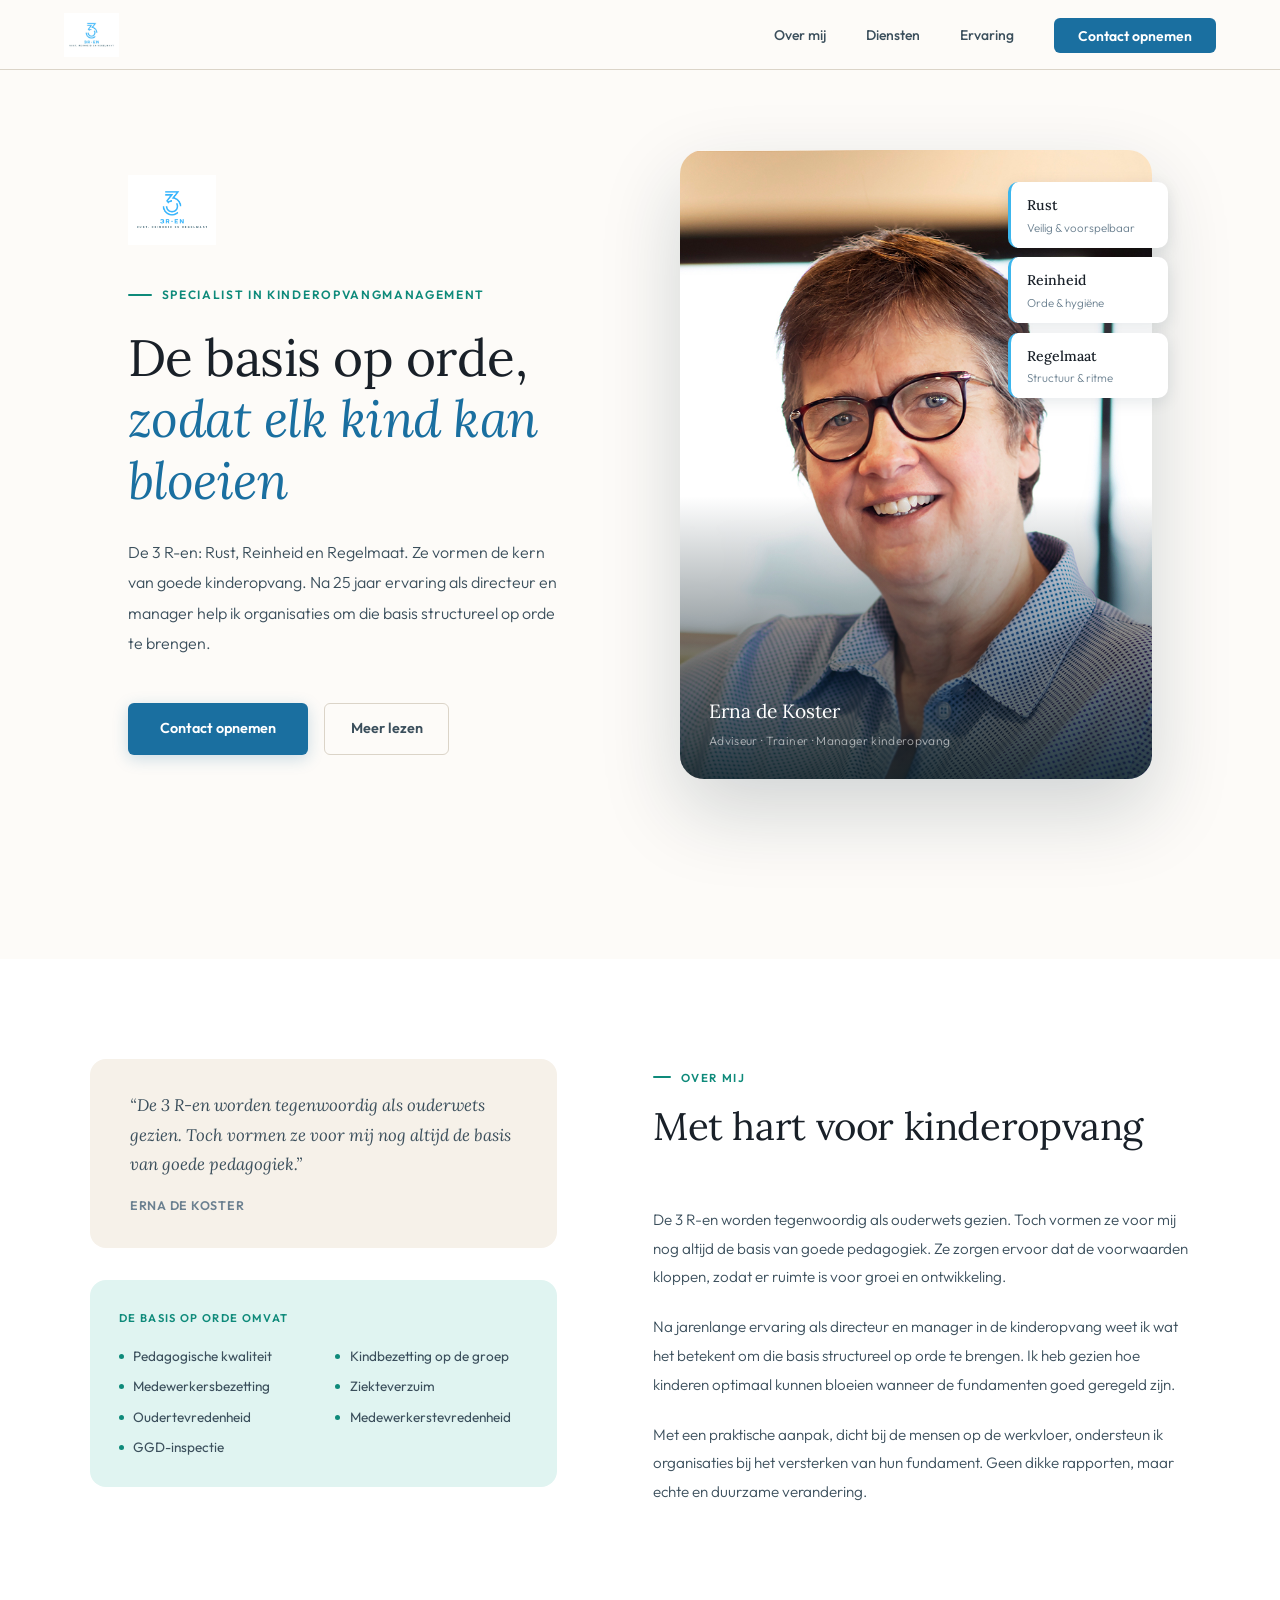
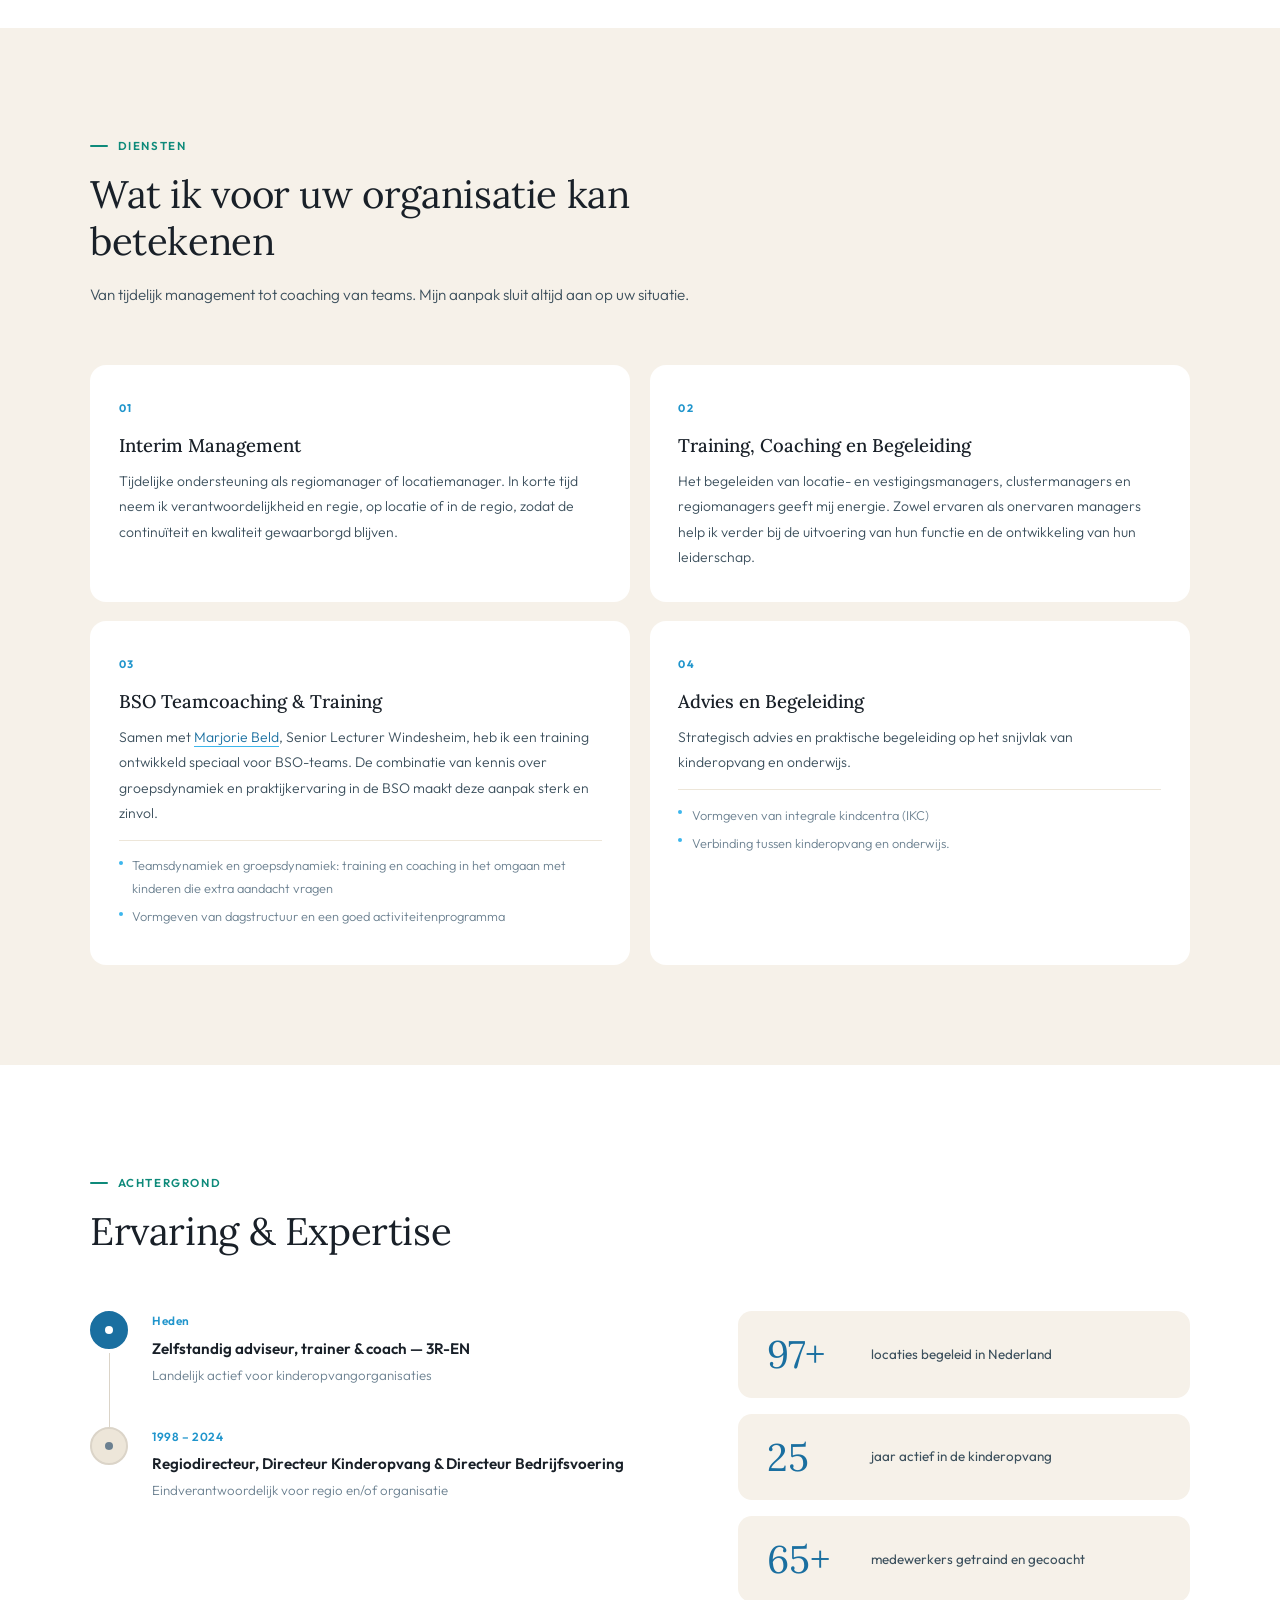
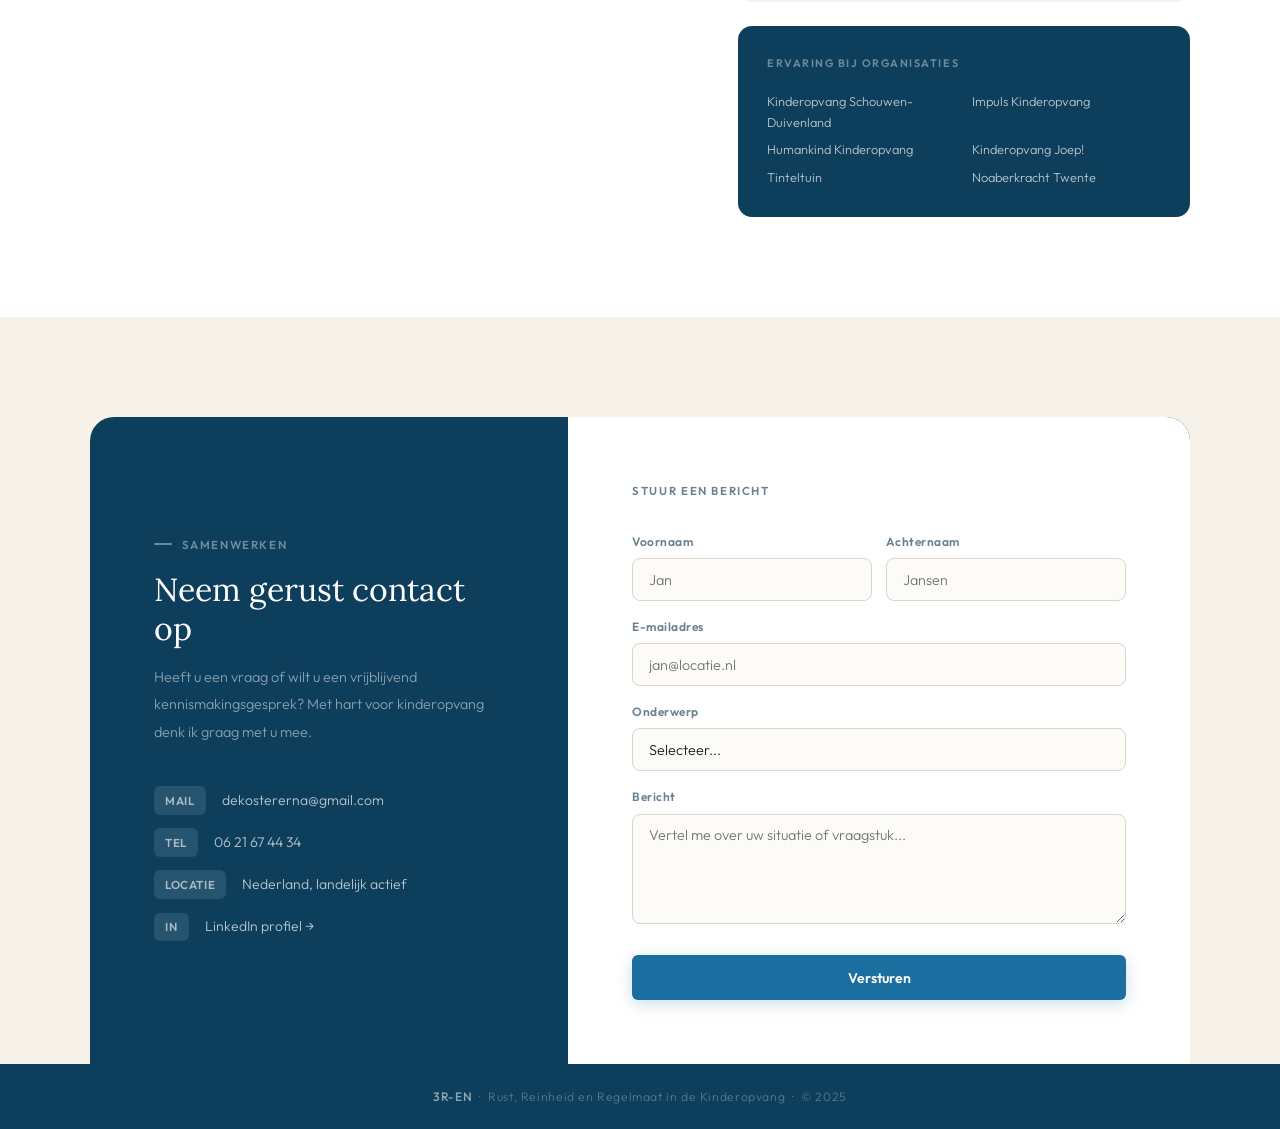
==== index (1).html @ 484e48da "Add files via upload" ====
<!DOCTYPE html>
<html lang="nl">
<head>
  <meta charset="UTF-8" />
  <meta name="viewport" content="width=device-width, initial-scale=1.0" />
  <title>3R-EN | Rust, Reinheid en Regelmaat in de Kinderopvang</title>
  <link rel="preconnect" href="https://fonts.googleapis.com" />
  <link rel="preconnect" href="https://fonts.gstatic.com" crossorigin />
  <link href="https://fonts.googleapis.com/css2?family=Lora:ital,wght@0,400;0,500;1,400;1,500&family=Outfit:wght@300;400;500;600&display=swap" rel="stylesheet" />
  <link rel="stylesheet" href="css/style.css" />
</head>
<body>

<nav>
  <div class="nav-logo"><img src="images/logo.jpeg" alt="3R-EN" /></div>
  <ul class="nav-links">
    <li><a href="#over-mij">Over mij</a></li>
    <li><a href="#diensten">Diensten</a></li>
    <li><a href="#ervaring">Ervaring</a></li>
    <li><a href="#contact" class="nav-cta">Contact opnemen</a></li>
  </ul>
</nav>

<section class="hero" id="home">
  <div class="hero-inner">
    <div class="hero-text">
      <div class="hero-logo">
        <img src="images/logo-nav.jpeg" alt="3R-EN logo" />
      </div>
      <div class="hero-eyebrow">Specialist in kinderopvangmanagement</div>
      <h1>De basis op orde,<br><em>zodat elk kind kan bloeien</em></h1>
      <p class="hero-lead">De 3 R-en: Rust, Reinheid en Regelmaat. Ze vormen de kern van goede kinderopvang. Na 25 jaar ervaring als directeur en manager help ik organisaties om die basis structureel op orde te brengen.</p>
      <div class="hero-actions">
        <a href="#contact" class="btn btn-primary">Contact opnemen</a>
        <a href="#over-mij" class="btn btn-ghost">Meer lezen</a>
      </div>
    </div>
    <div class="hero-photo-wrap">
      <div class="hero-photo-card">
        <img src="images/foto-erna.jpeg" alt="Erna de Koster" />
        <div class="hero-photo-badge">
          <div class="hero-photo-name">Erna de Koster</div>
          <div class="hero-photo-role">Adviseur &middot; Trainer &middot; Manager kinderopvang</div>
        </div>
      </div>
      <div class="hero-pillars">
        <div class="pillar-chip">
          <div class="pillar-chip-name">Rust</div>
          <div class="pillar-chip-desc">Veilig &amp; voorspelbaar</div>
        </div>
        <div class="pillar-chip">
          <div class="pillar-chip-name">Reinheid</div>
          <div class="pillar-chip-desc">Orde &amp; hygi&euml;ne</div>
        </div>
        <div class="pillar-chip">
          <div class="pillar-chip-name">Regelmaat</div>
          <div class="pillar-chip-desc">Structuur &amp; ritme</div>
        </div>
      </div>
    </div>
  </div>
</section>

<section class="about" id="over-mij">
  <div class="container">
    <div class="about-grid">
      <div class="about-left fade">
        <div class="quote-block">
          <div class="quote-text">&ldquo;De 3 R-en worden tegenwoordig als ouderwets gezien. Toch vormen ze voor mij nog altijd de basis van goede pedagogiek.&rdquo;</div>
          <div class="quote-attr">Erna de Koster</div>
        </div>
        <div class="basis-block">
          <div class="basis-label">De basis op orde omvat</div>
          <ul class="basis-list">
            <li>Pedagogische kwaliteit</li>
            <li>Kindbezetting op de groep</li>
            <li>Medewerkersbezetting</li>
            <li>Ziekteverzuim</li>
            <li>Oudertevredenheid</li>
            <li>Medewerkerstevredenheid</li>
            <li>GGD-inspectie</li>
          </ul>
        </div>
      </div>
      <div class="about-content fade d1">
        <div class="kicker">Over mij</div>
        <h2 class="section-title">Met hart voor kinderopvang</h2>
        <p>De 3 R-en worden tegenwoordig als ouderwets gezien. Toch vormen ze voor mij nog altijd de basis van goede pedagogiek. Ze zorgen ervoor dat de voorwaarden kloppen, zodat er ruimte is voor groei en ontwikkeling.</p>
        <p>Na jarenlange ervaring als directeur en manager in de kinderopvang weet ik wat het betekent om die basis structureel op orde te brengen. Ik heb gezien hoe kinderen optimaal kunnen bloeien wanneer de fundamenten goed geregeld zijn.</p>
        <p>Met een praktische aanpak, dicht bij de mensen op de werkvloer, ondersteun ik organisaties bij het versterken van hun fundament. Geen dikke rapporten, maar echte en duurzame verandering.</p>
      </div>
    </div>
  </div>
</section>

<section class="services" id="diensten">
  <div class="container">
    <div class="services-header fade">
      <div class="kicker">Diensten</div>
      <h2 class="section-title" style="margin-bottom:0.5rem">Wat ik voor uw organisatie kan betekenen</h2>
      <p style="font-size:0.95rem;color:var(--ink-mid);font-weight:300;line-height:1.85;margin-top:1rem">Van tijdelijk management tot coaching van teams. Mijn aanpak sluit altijd aan op uw situatie.</p>
    </div>
    <div class="diensten-grid">
      <div class="dienst fade">
        <div class="dienst-num">01</div>
        <div class="dienst-title">Interim Management</div>
        <div class="dienst-body">Tijdelijke ondersteuning als regiomanager of locatiemanager. In korte tijd neem ik verantwoordelijkheid en regie, op locatie of in de regio, zodat de continuïteit en kwaliteit gewaarborgd blijven.</div>
      </div>
      <div class="dienst fade d1">
        <div class="dienst-num">02</div>
        <div class="dienst-title">Training, Coaching en Begeleiding</div>
        <div class="dienst-body">Het begeleiden van locatie- en vestigingsmanagers, clustermanagers en regiomanagers geeft mij energie. Zowel ervaren als onervaren managers help ik verder bij de uitvoering van hun functie en de ontwikkeling van hun leiderschap.</div>
      </div>
      <div class="dienst fade d1">
        <div class="dienst-num">03</div>
        <div class="dienst-title">BSO Teamcoaching &amp; Training</div>
        <div class="dienst-body">
          Samen met <a href="https://www.linkedin.com/in/marjoriebeld/" target="_blank" style="color:var(--blue-dark);text-decoration:none;border-bottom:1px solid var(--blue);">Marjorie Beld</a>, Senior Lecturer Windesheim, heb ik een training ontwikkeld speciaal voor BSO-teams. De combinatie van kennis over groepsdynamiek en praktijkervaring in de BSO maakt deze aanpak sterk en zinvol.
          <div class="dienst-sub">
            <p>Teamsdynamiek en groepsdynamiek: training en coaching in het omgaan met kinderen die extra aandacht vragen</p>
            <p>Vormgeven van dagstructuur en een goed activiteitenprogramma</p>
          </div>
        </div>
      </div>
      <div class="dienst fade d2">
        <div class="dienst-num">04</div>
        <div class="dienst-title">Advies en Begeleiding</div>
        <div class="dienst-body">
          Strategisch advies en praktische begeleiding op het snijvlak van kinderopvang en onderwijs.
          <div class="dienst-sub">
            <p>Vormgeven van integrale kindcentra (IKC)</p>
            <p>Verbinding tussen kinderopvang en onderwijs.</p>
          </div>
        </div>
      </div>
    </div>
  </div>
</section>

<section class="experience" id="ervaring">
  <div class="container">
    <div class="kicker fade">Achtergrond</div>
    <h2 class="section-title fade d1">Ervaring &amp; Expertise</h2>
    <div class="exp-grid">
      <div class="timeline">
        <div class="tl-item fade">
          <div class="tl-dot"><div class="tl-dot-inner"></div></div>
          <div>
            <div class="tl-year">Heden</div>
            <div class="tl-title">Zelfstandig adviseur, trainer &amp; coach &mdash; 3R-EN</div>
            <div class="tl-sub">Landelijk actief voor kinderopvangorganisaties</div>
          </div>
        </div>
        <div class="tl-item fade d1">
          <div class="tl-dot"><div class="tl-dot-inner"></div></div>
          <div>
            <div class="tl-year">1998 &ndash; 2024</div>
            <div class="tl-title">Regiodirecteur, Directeur Kinderopvang &amp; Directeur Bedrijfsvoering</div>
            <div class="tl-sub">Eindverantwoordelijk voor regio en/of organisatie</div>
          </div>
        </div>
      </div>
      <div class="stats-right fade d1">
        <div class="stat-row">
          <div class="stat-n">97+</div>
          <div class="stat-l">locaties begeleid in Nederland</div>
        </div>
        <div class="stat-row">
          <div class="stat-n">25</div>
          <div class="stat-l">jaar actief in de kinderopvang</div>
        </div>
        <div class="stat-row">
          <div class="stat-n">65+</div>
          <div class="stat-l">medewerkers getraind en gecoacht</div>
        </div>
        <div class="orgs-panel">
          <div class="orgs-label">Ervaring bij organisaties</div>
          <div class="orgs-grid">
            <span>Kinderopvang Schouwen-Duivenland</span>
            <span>Impuls Kinderopvang</span>
            <span>Humankind Kinderopvang</span>
            <span>Kinderopvang Joep!</span>
            <span>Tinteltuin</span>
            <span>Noaberkracht Twente</span>
          </div>
        </div>
      </div>
    </div>
  </div>
</section>

<section class="contact" id="contact" style="padding-bottom:0">
  <div class="container">
    <div class="contact-wrap fade">
      <div class="contact-left">
        <div>
          <div class="kicker">Samenwerken</div>
          <h2>Neem gerust contact op</h2>
          <p>Heeft u een vraag of wilt u een vrijblijvend kennismakingsgesprek? Met hart voor kinderopvang denk ik graag met u mee.</p>
          <div class="contact-detail"><div class="detail-pill">Mail</div> dekostererna@gmail.com</div>
          <div class="contact-detail"><div class="detail-pill">Tel</div> 06 21 67 44 34</div>
          <div class="contact-detail"><div class="detail-pill">Locatie</div> Nederland, landelijk actief</div>
          <div class="contact-detail"><div class="detail-pill">in</div>
            <a href="https://www.linkedin.com/in/erna-de-koster-b9a482315/" target="_blank" style="color:rgba(255,255,255,0.7);text-decoration:none;">LinkedIn profiel &rarr;</a>
          </div>
        </div>
      </div>
      <div class="contact-right">
        <h3>Stuur een bericht</h3>
        <form action="https://formspree.io/f/xeedpyaw" method="POST">
          <input type="hidden" name="_next" value="bedankt.html" />
          <div class="form-row">
            <div class="form-group"><label>Voornaam</label><input type="text" name="voornaam" placeholder="Jan" required /></div>
            <div class="form-group"><label>Achternaam</label><input type="text" name="achternaam" placeholder="Jansen" required /></div>
          </div>
          <div class="form-group"><label>E-mailadres</label><input type="email" name="email" placeholder="jan@locatie.nl" required /></div>
          <div class="form-group">
            <label>Onderwerp</label>
            <select name="onderwerp" required>
              <option value="">Selecteer...</option>
              <option>Interim Management</option>
              <option>Training, Coaching en Begeleiding</option>
              <option>BSO Teamcoaching</option>
              <option>Advies en Begeleiding</option>
              <option>Integrale Kindcentra</option>
              <option>Anders</option>
            </select>
          </div>
          <div class="form-group"><label>Bericht</label><textarea name="bericht" placeholder="Vertel me over uw situatie of vraagstuk..." required></textarea></div>
          <button class="btn btn-primary form-submit" type="submit">Versturen</button>
        </form>
      </div>
    </div>
  </div>
</section>

<footer>
  <strong>3R-EN</strong> &nbsp;&middot;&nbsp; Rust, Reinheid en Regelmaat in de Kinderopvang &nbsp;&middot;&nbsp; &copy; 2025
</footer>
<script src="js/main.js"></script>
</body>
</html>
---- css/style.css ----
:root {
      --blue: #3cb6ed;
      --blue-mid: #2095cc;
      --blue-dark: #1a6fa0;
      --blue-deep: #0d3f5c;
      --teal: #0e8a7a;
      --teal-light: #e0f4f1;
      --sand: #f6f1e9;
      --sand-mid: #ede6d9;
      --cream: #fdfbf8;
      --ink: #192028;
      --ink-mid: #3b4f5c;
      --ink-light: #6b8090;
      --rule: #dbd4c8;
      --white: #ffffff;
    }

    *, *::before, *::after { margin:0; padding:0; box-sizing:border-box; }
    html { scroll-behavior: smooth; }
    body { font-family: 'Outfit', sans-serif; color: var(--ink); background: var(--cream); font-weight: 400; line-height: 1.65; -webkit-font-smoothing: antialiased; }

    /* NAV */
    nav {
      position: fixed; top: 0; left: 0; right: 0; z-index: 200;
      height: 70px; background: var(--cream); border-bottom: 1px solid var(--rule);
      display: flex; align-items: center; padding: 0 4rem; justify-content: space-between;
    }
    .nav-logo img { height: 44px; width: auto; display: block; }
    .nav-links { display: flex; align-items: center; gap: 2.5rem; list-style: none; }
    .nav-links a { text-decoration: none; font-size: 0.875rem; font-weight: 500; color: var(--ink-mid); transition: color 0.2s; }
    .nav-links a:hover { color: var(--blue-dark); }
    .nav-cta {
      background: var(--blue-dark) !important; color: var(--white) !important;
      padding: 0.55rem 1.5rem; border-radius: 6px;
      font-weight: 600 !important;
      transition: background 0.2s !important;
    }
    .nav-cta:hover { background: var(--blue-deep) !important; }

    /* HERO */
    .hero {
      min-height: 100vh; padding-top: 70px;
      display: flex; align-items: center;
      background: var(--cream);
      position: relative; overflow: hidden;
    }
    .hero-bg-shape {
      position: absolute; top: 0; right: 0;
      width: 55%; height: 100%;
      background: var(--sand);
      clip-path: polygon(8% 0%, 100% 0%, 100% 100%, 0% 100%);
      z-index: 0;
    }
    .hero-inner {
      position: relative; z-index: 1;
      max-width: 1200px; margin: 0 auto; padding: 5rem 4rem;
      display: grid; grid-template-columns: 1fr 1fr;
      gap: 5rem; align-items: center; width: 100%;
    }
    .hero-logo {
      margin-bottom: 2.5rem;
    }
    .hero-logo img {
      height: 70px; width: auto; display: block;
    }
    .hero-eyebrow {
      font-size: 0.75rem; font-weight: 600; letter-spacing: 0.14em;
      text-transform: uppercase; color: var(--teal);
      margin-bottom: 1.4rem; display: flex; align-items: center; gap: 0.6rem;
    }
    .hero-eyebrow::before { content: ''; width: 24px; height: 2px; background: var(--teal); border-radius: 2px; }
    .hero h1 {
      font-family: 'Lora', serif;
      font-size: clamp(2.4rem, 4vw, 3.4rem);
      font-weight: 400; line-height: 1.2;
      color: var(--ink); margin-bottom: 1.6rem;
      letter-spacing: -0.01em;
    }
    .hero h1 em { font-style: italic; color: var(--blue-dark); }
    .hero-lead {
      font-size: 1rem; color: var(--ink-mid);
      max-width: 440px; margin-bottom: 2.8rem;
      font-weight: 300; line-height: 1.9;
    }
    .hero-actions { display: flex; gap: 1rem; flex-wrap: wrap; }

    .btn { display: inline-flex; align-items: center; gap: 0.4rem; text-decoration: none; font-family: 'Outfit', sans-serif; font-size: 0.9rem; font-weight: 600; border-radius: 6px; transition: all 0.2s; cursor: pointer; border: none; }
    .btn-primary { background: var(--blue-dark); color: var(--white); padding: 0.8rem 2rem; box-shadow: 0 4px 16px rgba(26,111,160,0.22); }
    .btn-primary:hover { background: var(--blue-deep); transform: translateY(-1px); box-shadow: 0 8px 24px rgba(26,111,160,0.3); }
    .btn-ghost { background: transparent; color: var(--ink-mid); padding: 0.8rem 1.6rem; border: 1.5px solid var(--rule); }
    .btn-ghost:hover { border-color: var(--blue-dark); color: var(--blue-dark); }

    /* Hero photo */
    .hero-photo-wrap {
      position: relative;
    }
    .hero-photo-card {
      border-radius: 24px; overflow: hidden;
      box-shadow: 0 32px 80px rgba(13,40,56,0.18);
      position: relative;
    }
    .hero-photo-card img {
      width: 100%; display: block;
      object-fit: cover; aspect-ratio: 3/4;
      object-position: center top;
    }
    .hero-photo-card::after {
      content: '';
      position: absolute; bottom: 0; left: 0; right: 0; height: 45%;
      background: linear-gradient(to top, rgba(13,32,40,0.88), transparent);
    }
    .hero-photo-badge {
      position: absolute; bottom: 0; left: 0; right: 0; z-index: 1;
      padding: 1.8rem;
    }
    .hero-photo-name { font-family: 'Lora', serif; font-size: 1.2rem; font-weight: 400; color: var(--white); margin-bottom: 0.2rem; }
    .hero-photo-role { font-size: 0.75rem; color: rgba(255,255,255,0.6); font-weight: 300; letter-spacing: 0.03em; }

    .hero-pillars {
      position: absolute; top: 2rem; right: -1rem;
      display: flex; flex-direction: column; gap: 0.6rem;
      width: 160px;
    }
    .pillar-chip {
      background: var(--white);
      border-radius: 10px;
      padding: 0.75rem 1rem;
      box-shadow: 0 4px 16px rgba(13,40,56,0.1);
      border-left: 3px solid var(--blue);
    }
    .pillar-chip-name { font-family: 'Lora', serif; font-size: 0.88rem; font-weight: 500; color: var(--ink); }
    .pillar-chip-desc { font-size: 0.72rem; color: var(--ink-light); font-weight: 300; line-height: 1.4; margin-top: 0.15rem; }

    /* SECTIONS */
    section { padding: 100px 4rem; }
    .container { max-width: 1100px; margin: 0 auto; }
    .kicker {
      display: inline-flex; align-items: center; gap: 0.6rem;
      font-size: 0.72rem; font-weight: 600; letter-spacing: 0.14em;
      text-transform: uppercase; color: var(--teal); margin-bottom: 1rem;
    }
    .kicker::before { content: ''; width: 18px; height: 2px; background: var(--teal); border-radius: 2px; flex-shrink:0; }
    .section-title {
      font-family: 'Lora', serif;
      font-size: clamp(1.9rem, 3vw, 2.6rem);
      font-weight: 400; color: var(--ink);
      line-height: 1.22; margin-bottom: 3.5rem;
      letter-spacing: -0.01em;
    }

    /* ABOUT */
    .about { background: var(--white); }
    .about-grid { display: grid; grid-template-columns: 1fr 1.15fr; gap: 6rem; align-items: start; }

    .about-left { display: flex; flex-direction: column; gap: 2rem; }

    .quote-block {
      background: var(--sand); border-radius: 16px;
      padding: 2rem; position: relative;
    }
    .quote-block::before { display: none; }
    .quote-text {
      font-family: 'Lora', serif; font-size: 1.05rem; font-style: italic;
      color: var(--ink-mid); line-height: 1.75;
      padding-left: 0.5rem;
    }
    .quote-attr {
      margin-top: 1rem; font-size: 0.78rem; font-weight: 600;
      letter-spacing: 0.06em; color: var(--ink-light);
      text-transform: uppercase; padding-left: 0.5rem;
    }

    .basis-block {
      background: var(--teal-light); border-radius: 16px; padding: 1.8rem;
    }
    .basis-label { font-size: 0.7rem; font-weight: 600; letter-spacing: 0.12em; text-transform: uppercase; color: var(--teal); margin-bottom: 1.1rem; }
    .basis-list { display: grid; grid-template-columns: 1fr 1fr; gap: 0.5rem 1.5rem; list-style: none; }
    .basis-list li { font-size: 0.85rem; color: var(--ink-mid); font-weight: 400; display: flex; align-items: center; gap: 0.6rem; }
    .basis-list li::before { content: ''; width: 5px; height: 5px; background: var(--teal); border-radius: 50%; flex-shrink: 0; }

    .about-content p { font-size: 0.95rem; color: var(--ink-mid); font-weight: 300; line-height: 1.9; margin-bottom: 1.3rem; }

    /* DIENSTEN */
    .services { background: var(--sand); }
    .services-header { max-width: 640px; margin-bottom: 3.5rem; }

    .diensten-grid { display: grid; grid-template-columns: repeat(2, 1fr); gap: 1.2rem; }
    .dienst {
      background: var(--white); border-radius: 16px;
      padding: 2rem 1.8rem;
      transition: transform 0.22s, box-shadow 0.22s;
      border-top: 3px solid transparent;
    }
    .dienst:hover { transform: translateY(-4px); box-shadow: 0 20px 50px rgba(13,40,56,0.1); border-top-color: var(--blue); }
    .dienst-num { font-size: 0.68rem; font-weight: 700; letter-spacing: 0.12em; color: var(--blue-mid); margin-bottom: 1rem; }
    .dienst-title { font-family: 'Lora', serif; font-size: 1.15rem; font-weight: 500; color: var(--ink); margin-bottom: 0.7rem; line-height: 1.3; }
    .dienst-body { font-size: 0.875rem; color: var(--ink-mid); font-weight: 300; line-height: 1.8; }
    .dienst-sub { margin-top: 0.85rem; padding-top: 0.85rem; border-top: 1px solid var(--sand-mid); }
    .dienst-sub p { font-size: 0.8rem; color: var(--ink-light); margin-bottom: 0.3rem; padding-left: 0.85rem; position: relative; }
    .dienst-sub p::before { content:''; position:absolute; left:0; top:0.52em; width:4px; height:4px; background:var(--blue); border-radius:50%; }

    /* ERVARING */
    .experience { background: var(--white); }
    .exp-grid { display: grid; grid-template-columns: 1.1fr 0.9fr; gap: 6rem; align-items: start; }

    .tl-item { display: flex; gap: 1.5rem; padding-bottom: 2.5rem; position: relative; }
    .tl-item:not(:last-child)::after { content:''; position:absolute; left:19px; top:42px; bottom:0; width:1px; background:var(--rule); }
    .tl-dot { width:38px; height:38px; border-radius:50%; background:var(--sand-mid); border:2px solid var(--rule); display:flex; align-items:center; justify-content:center; flex-shrink:0; }
    .tl-item:first-child .tl-dot { background:var(--blue-dark); border-color:var(--blue-dark); }
    .tl-dot-inner { width:8px; height:8px; border-radius:50%; background:var(--ink-light); }
    .tl-item:first-child .tl-dot-inner { background:var(--white); }
    .tl-year { font-size:0.74rem; font-weight:600; color:var(--blue-mid); letter-spacing:0.05em; margin-bottom:0.3rem; }
    .tl-title { font-size:0.95rem; font-weight:600; color:var(--ink); margin-bottom:0.25rem; }
    .tl-sub { font-size:0.83rem; color:var(--ink-light); font-weight:300; }

    .stats-right { display: flex; flex-direction: column; gap: 1rem; }
    .stat-row {
      display: flex; align-items: center; gap: 1.5rem;
      padding: 1.5rem 1.8rem; background: var(--sand);
      border-radius: 14px;
    }
    .stat-n { font-family: 'Lora', serif; font-size: 2.4rem; font-weight: 400; color: var(--blue-dark); line-height: 1; white-space: nowrap; min-width: 80px; }
    .stat-l { font-size: 0.84rem; color: var(--ink-mid); font-weight: 400; line-height: 1.4; }

    .orgs-panel {
      background: var(--blue-deep); border-radius: 14px;
      padding: 1.8rem; margin-top: 0.5rem;
    }
    .orgs-label { font-size: 0.68rem; font-weight: 600; letter-spacing: 0.14em; text-transform: uppercase; color: rgba(255,255,255,0.4); margin-bottom: 1.1rem; }
    .orgs-grid { display: grid; grid-template-columns: 1fr 1fr; gap: 0.4rem 1rem; }
    .orgs-grid span { font-size: 0.8rem; color: rgba(255,255,255,0.7); font-weight: 300; }

    /* CONTACT */
    .contact { background: var(--sand); padding-bottom: 0; }
    .contact-wrap {
      background: var(--blue-deep);
      border-radius: 24px 24px 0 0;
      overflow: hidden;
      display: grid; grid-template-columns: 1fr 1.3fr;
    }
    .contact-left { padding: 4rem; display: flex; flex-direction: column; justify-content: center; }
    .contact-left .kicker { color: rgba(255,255,255,0.4); }
    .contact-left .kicker::before { background: rgba(255,255,255,0.4); }
    .contact-left h2 {
      font-family: 'Lora', serif; font-size: clamp(1.8rem, 2.5vw, 2.4rem);
      font-weight: 400; color: var(--white); line-height: 1.22; margin-bottom: 1rem;
    }
    .contact-left p { font-size: 0.9rem; color: rgba(255,255,255,0.5); font-weight: 300; line-height: 1.9; margin-bottom: 2.5rem; }
    .contact-detail { display: flex; align-items: center; gap: 1rem; color: rgba(255,255,255,0.7); font-size: 0.875rem; margin-bottom: 0.85rem; font-weight: 300; }
    .detail-pill {
      background: rgba(255,255,255,0.1); border-radius: 6px;
      padding: 0.3rem 0.7rem; font-size: 0.72rem; font-weight: 600;
      color: rgba(255,255,255,0.6); letter-spacing: 0.05em; text-transform: uppercase;
      flex-shrink: 0;
    }
    .contact-right { background: var(--white); padding: 4rem; }
    .contact-right h3 { font-size: 0.72rem; font-weight: 600; letter-spacing: 0.14em; text-transform: uppercase; color: var(--ink-light); margin-bottom: 2rem; }
    .form-group { margin-bottom: 1rem; }
    .form-group label { display: block; font-size: 0.75rem; font-weight: 600; color: var(--ink-light); margin-bottom: 0.4rem; letter-spacing: 0.04em; }
    .form-group input, .form-group textarea, .form-group select {
      width: 100%; padding: 0.72rem 1rem;
      border: 1.5px solid var(--rule); border-radius: 8px;
      font-family: 'Outfit', sans-serif; font-size: 0.9rem; font-weight: 300;
      color: var(--ink); background: var(--cream);
      outline: none; transition: border-color 0.18s; -webkit-appearance: none;
    }
    .form-group input:focus, .form-group textarea:focus, .form-group select:focus { border-color: var(--blue-dark); background: var(--white); }
    .form-group textarea { resize: vertical; min-height: 110px; }
    .form-row { display: grid; grid-template-columns: 1fr 1fr; gap: 0.85rem; }
    .form-submit { width: 100%; margin-top: 0.5rem; padding: 0.85rem; justify-content: center; font-size: 0.88rem; }
    .form-confirm { display: none; margin-top: 1rem; padding: 0.9rem; background: #edf7f0; border-radius: 8px; font-size: 0.84rem; color: #2a6e42; font-weight: 500; text-align: center; }

    footer { background: var(--blue-deep); color: rgba(255,255,255,0.3); text-align: center; padding: 1.4rem 2rem; font-size: 0.76rem; font-weight: 300; letter-spacing: 0.05em; }
    footer strong { color: rgba(255,255,255,0.55); font-weight: 500; }

    .fade { opacity: 0; transform: translateY(16px); transition: opacity 0.6s ease, transform 0.6s ease; }
    .fade.in { opacity: 1; transform: none; }
    .fade.d1 { transition-delay: 0.12s; }
    .fade.d2 { transition-delay: 0.24s; }
    .fade.d3 { transition-delay: 0.36s; }

    @media (max-width: 1000px) {
      .hero-inner, .about-grid, .exp-grid { grid-template-columns: 1fr; gap: 3rem; }
      .hero-bg-shape { width: 100%; clip-path: none; top: 50%; height: 50%; }
      .hero-pillars { position: static; flex-direction: row; width: 100%; margin-top: 2rem; }
      .pillar-chip { flex: 1; }
      .contact-wrap { grid-template-columns: 1fr; }
      .diensten-grid { grid-template-columns: 1fr; }
      .orgs-grid { grid-template-columns: 1fr; }
      .basis-list { grid-template-columns: 1fr; }
      section { padding: 80px 2rem; }
      nav { padding: 0 2rem; }
    }
    @media (max-width: 600px) {
      section { padding: 70px 1.5rem; }
      nav { padding: 0 1.5rem; }
      .form-row { grid-template-columns: 1fr; }
      .nav-links { display: none; }
      .hero-pillars { flex-direction: column; }
      .contact-left, .contact-right { padding: 2.5rem 1.5rem; }
    }
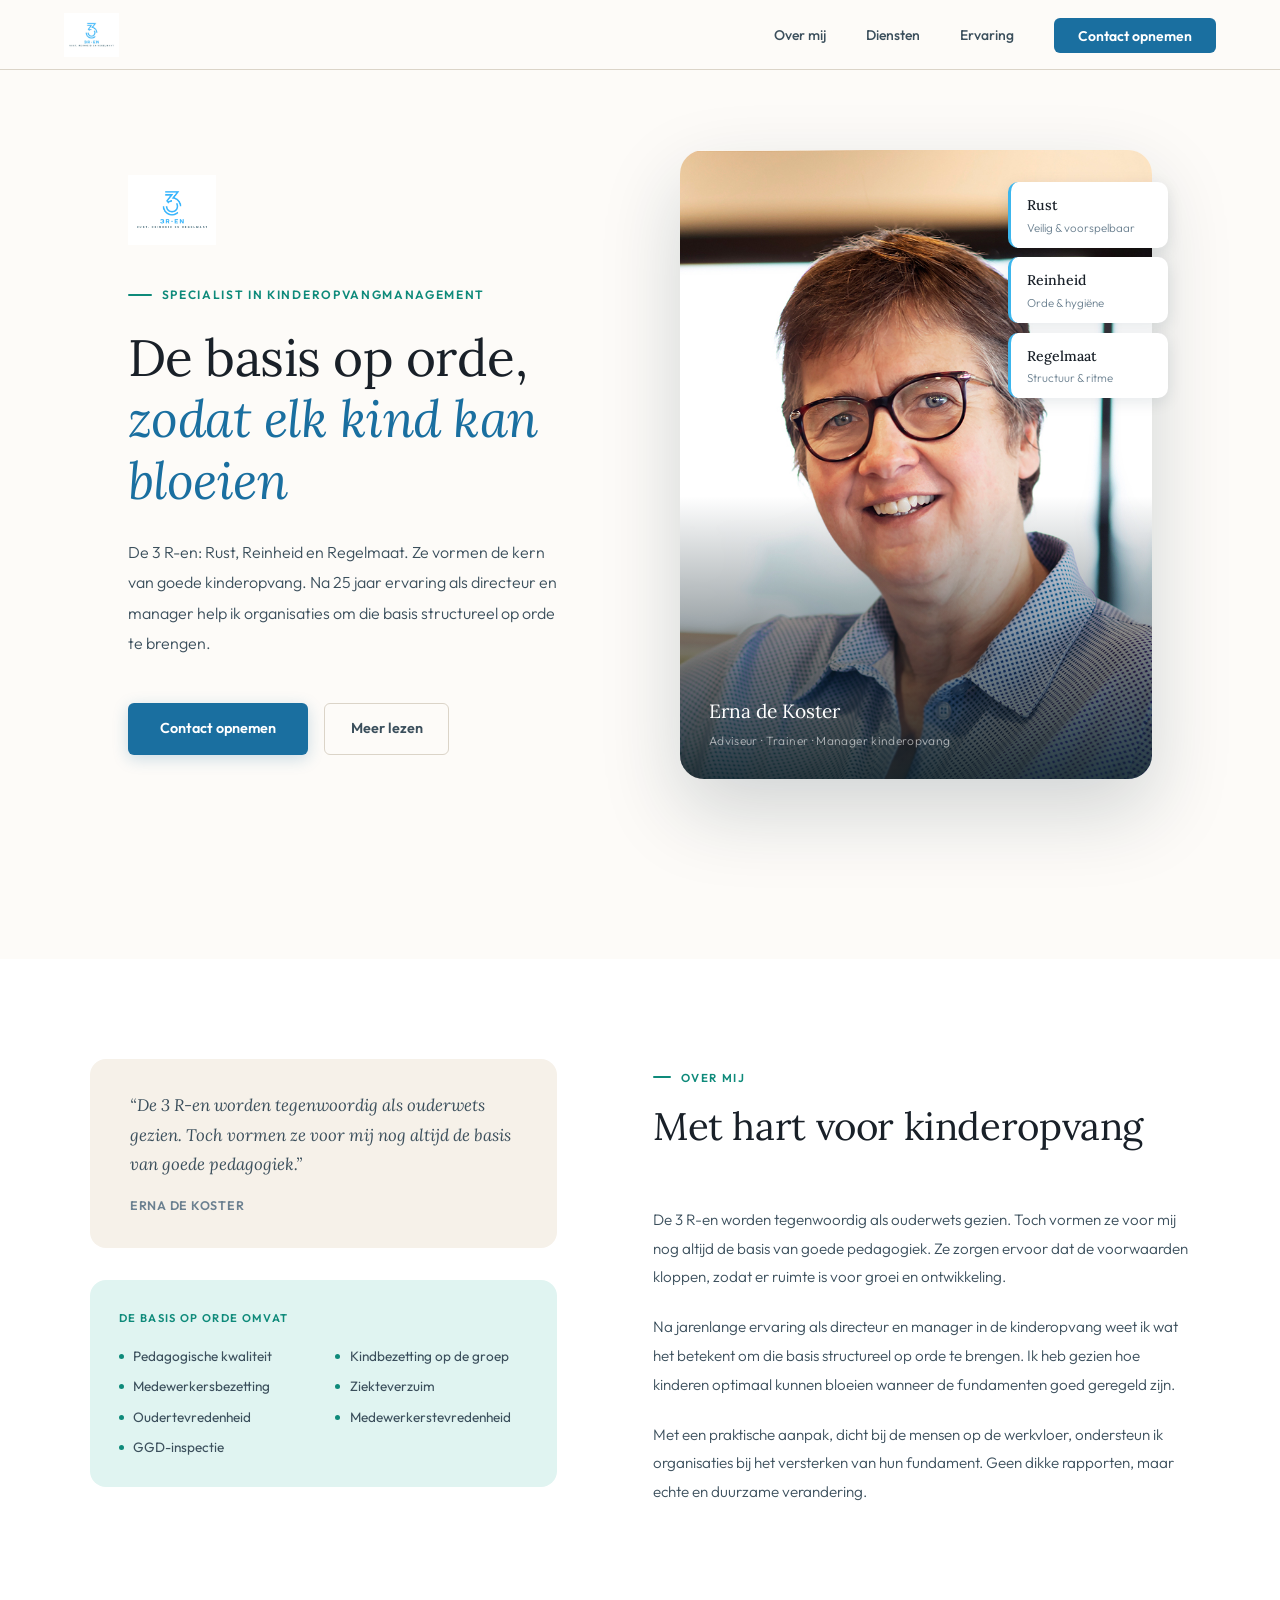
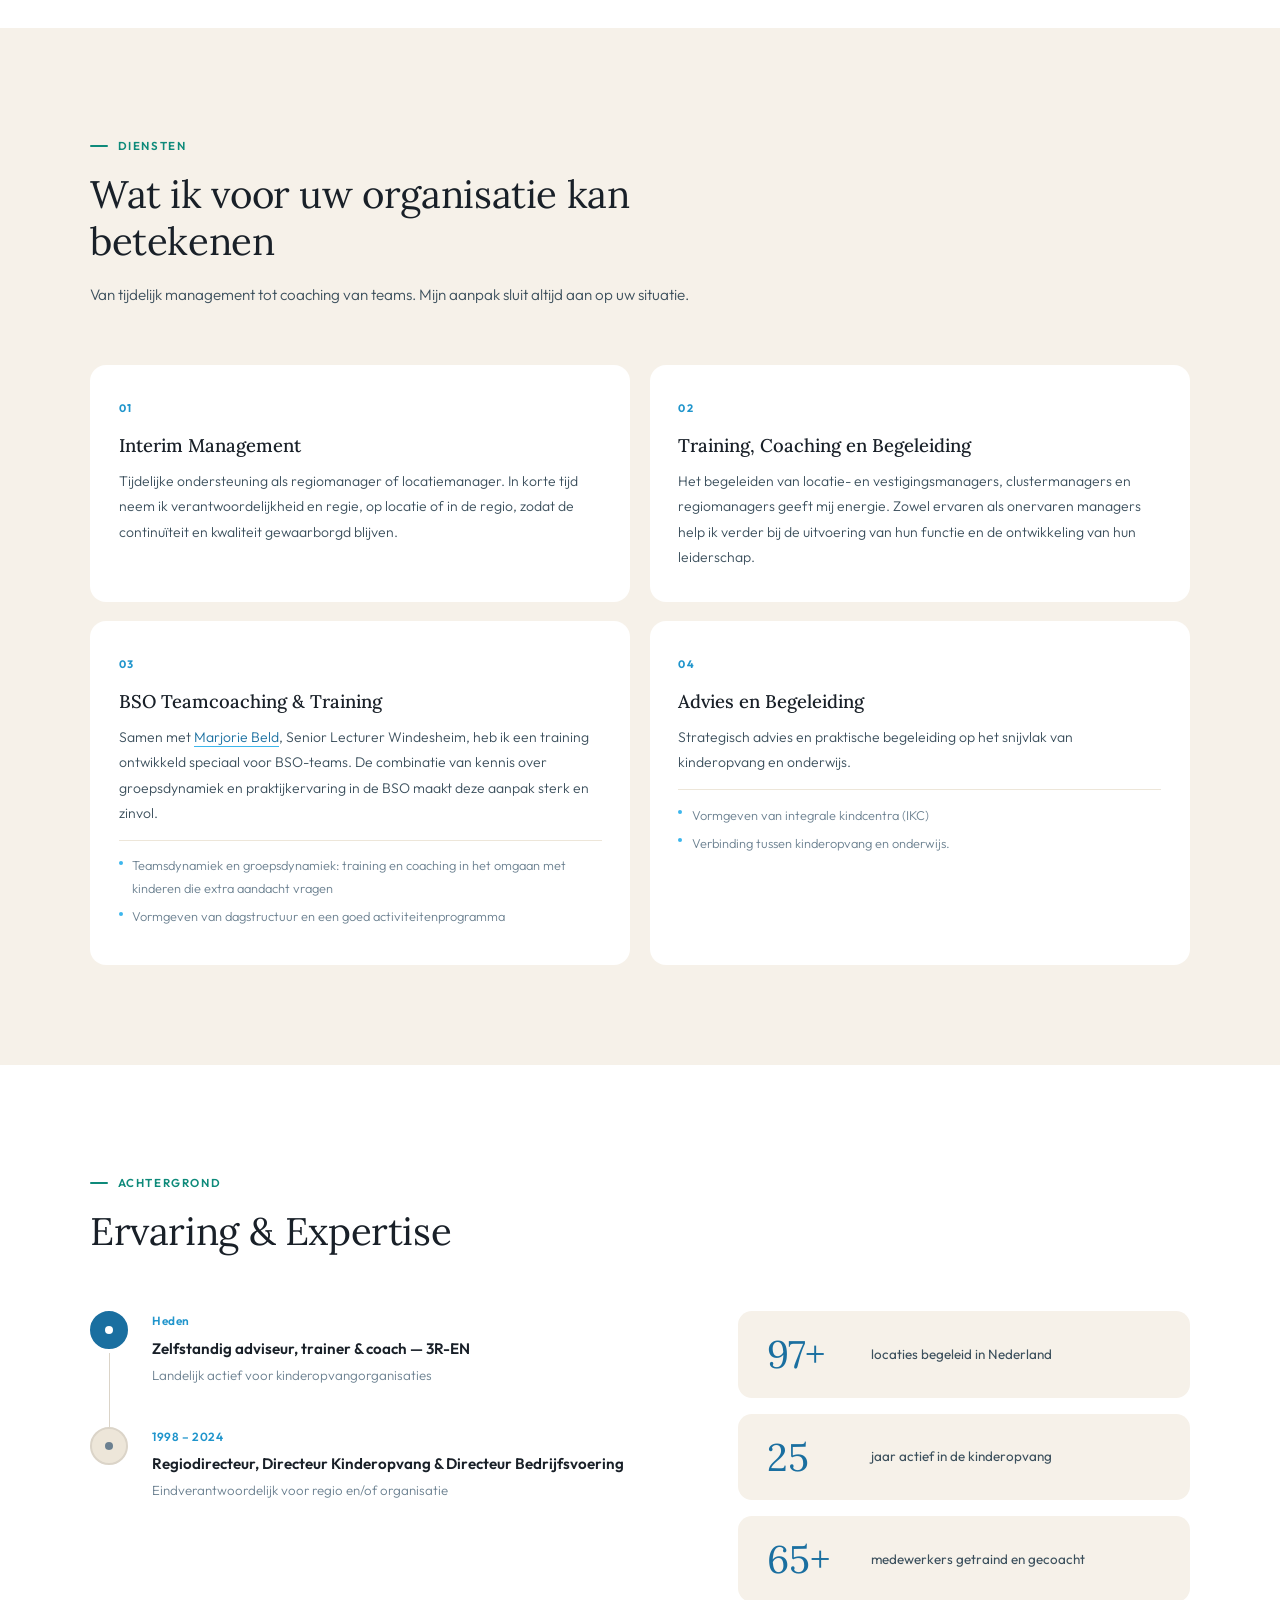
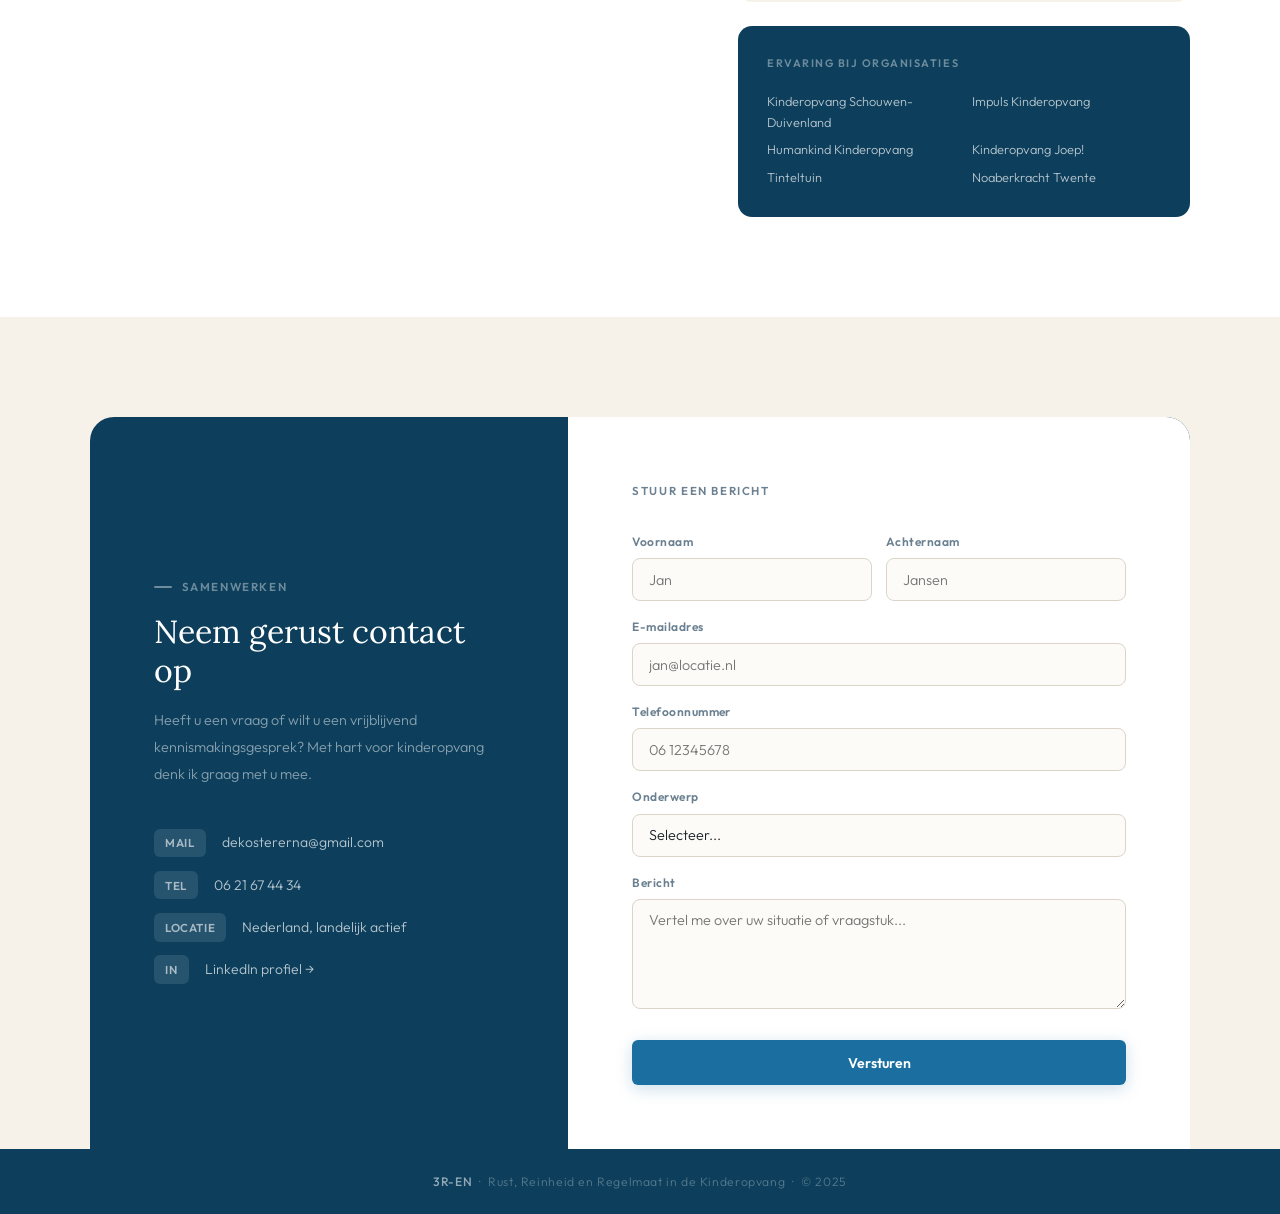
==== commit 75551d86: "Add files via upload" ====
--- a/index (1).html
+++ b/index (1).html
@@ -3,7 +3,14 @@
 <head>
   <meta charset="UTF-8" />
   <meta name="viewport" content="width=device-width, initial-scale=1.0" />
-  <title>3R-EN | Rust, Reinheid en Regelmaat in de Kinderopvang</title>
+  <title>3R-EN | Interim Management, Training en Advies Kinderopvang</title>
+  <meta name="description" content="Kinderopvang die écht werkt. Vanuit 25 jaar praktijkervaring help ik organisaties door heel Nederland met interim management, training en advies. Praktisch, dicht bij de werkvloer en gericht op duurzame verandering." />
+  <meta name="keywords" content="kinderopvang training, kinderopvang advies, interim management kinderopvang, BSO teamcoaching, kinderopvang management, integrale kindcentra, kinderopvang consultant, trainer kinderopvang Nederland" />
+  <meta name="author" content="Erna de Koster - 3R-EN" />
+  <meta property="og:title" content="3R-EN | Training en Advies voor Kinderopvang" />
+  <meta property="og:description" content="Kinderopvang die écht werkt. Vanuit 25 jaar praktijkervaring help ik organisaties door heel Nederland met interim management, training en advies." />
+  <meta property="og:url" content="https://3r-en.nl" />
+  <meta property="og:type" content="website" />
   <link rel="preconnect" href="https://fonts.googleapis.com" />
   <link rel="preconnect" href="https://fonts.gstatic.com" crossorigin />
   <link href="https://fonts.googleapis.com/css2?family=Lora:ital,wght@0,400;0,500;1,400;1,500&family=Outfit:wght@300;400;500;600&display=swap" rel="stylesheet" />
@@ -208,12 +215,13 @@
       <div class="contact-right">
         <h3>Stuur een bericht</h3>
         <form action="https://formspree.io/f/xeedpyaw" method="POST">
-          <input type="hidden" name="_next" value="bedankt.html" />
+          <input type="hidden" name="_next" value="https://3r-en.nl/bedankt.html" />
           <div class="form-row">
             <div class="form-group"><label>Voornaam</label><input type="text" name="voornaam" placeholder="Jan" required /></div>
             <div class="form-group"><label>Achternaam</label><input type="text" name="achternaam" placeholder="Jansen" required /></div>
           </div>
           <div class="form-group"><label>E-mailadres</label><input type="email" name="email" placeholder="jan@locatie.nl" required /></div>
+          <div class="form-group"><label>Telefoonnummer</label><input type="tel" name="telefoonnummer" placeholder="06 12345678" /></div>
           <div class="form-group">
             <label>Onderwerp</label>
             <select name="onderwerp" required>
